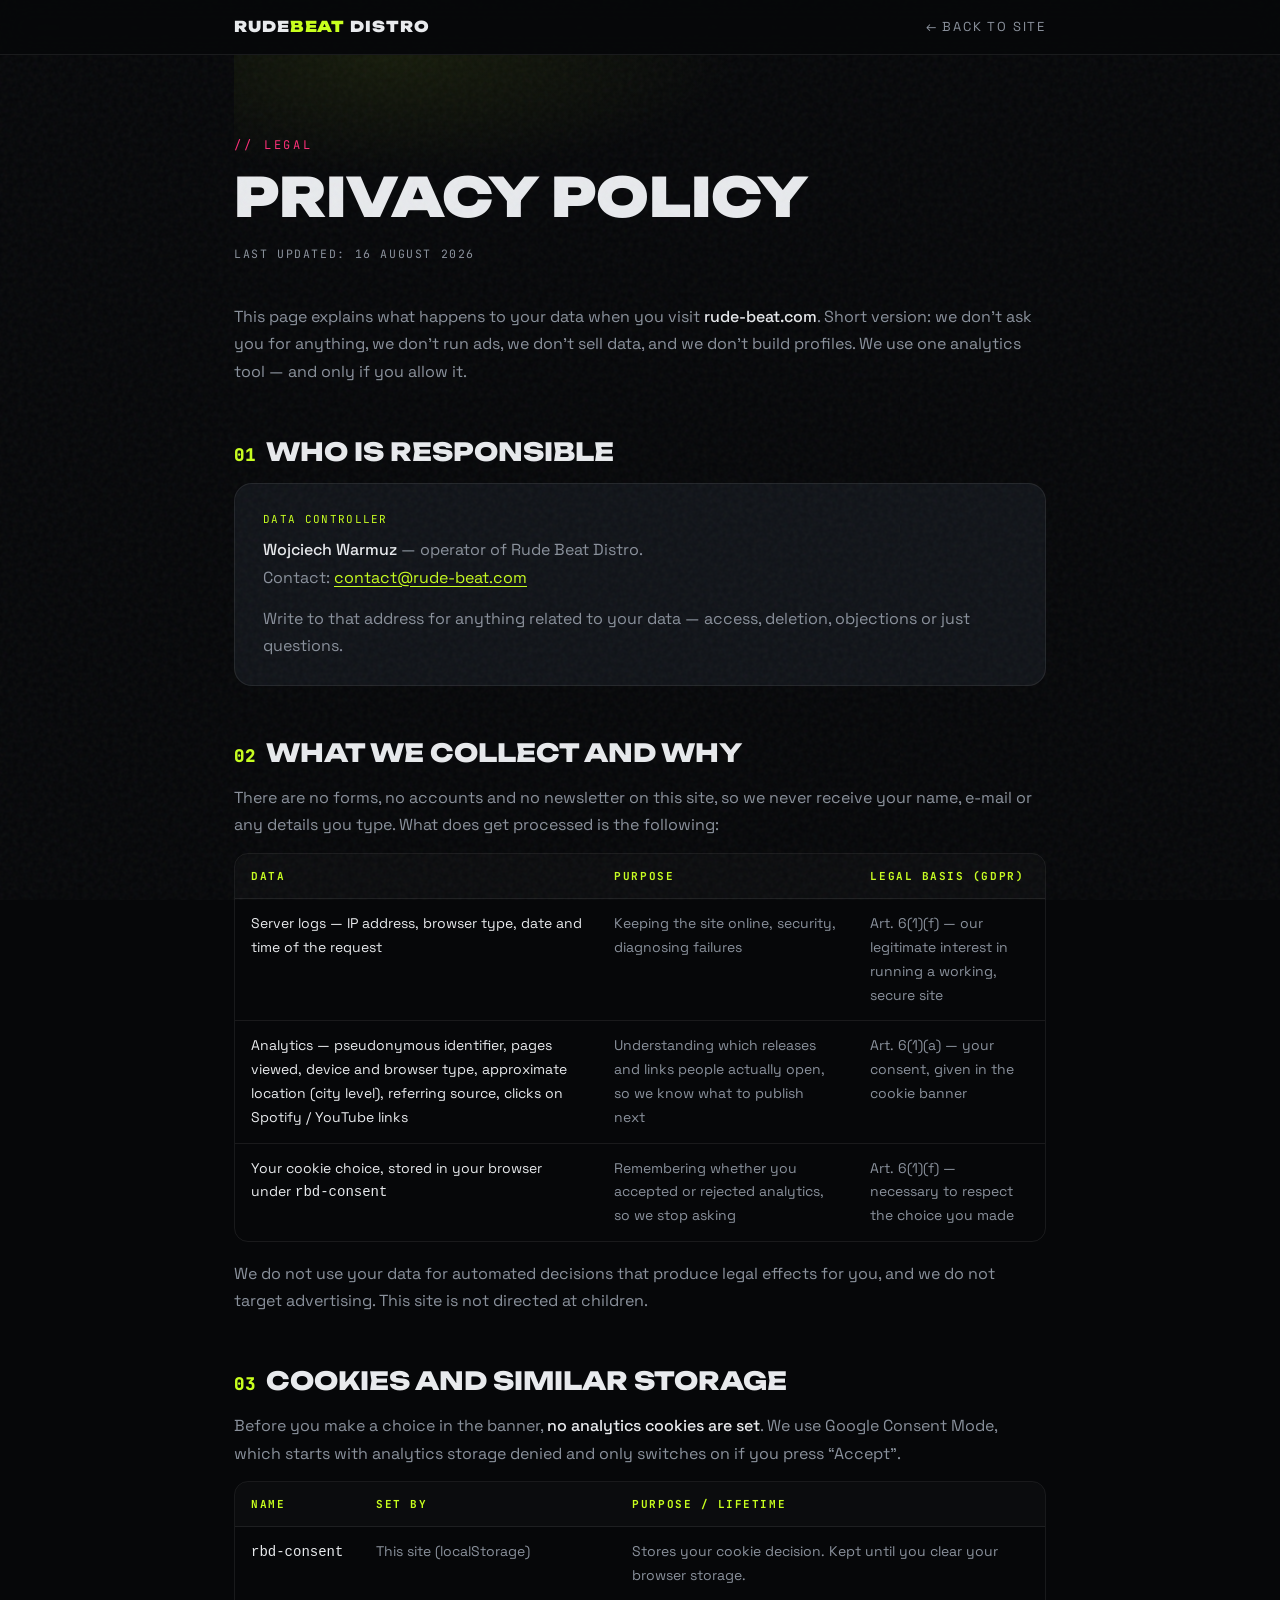
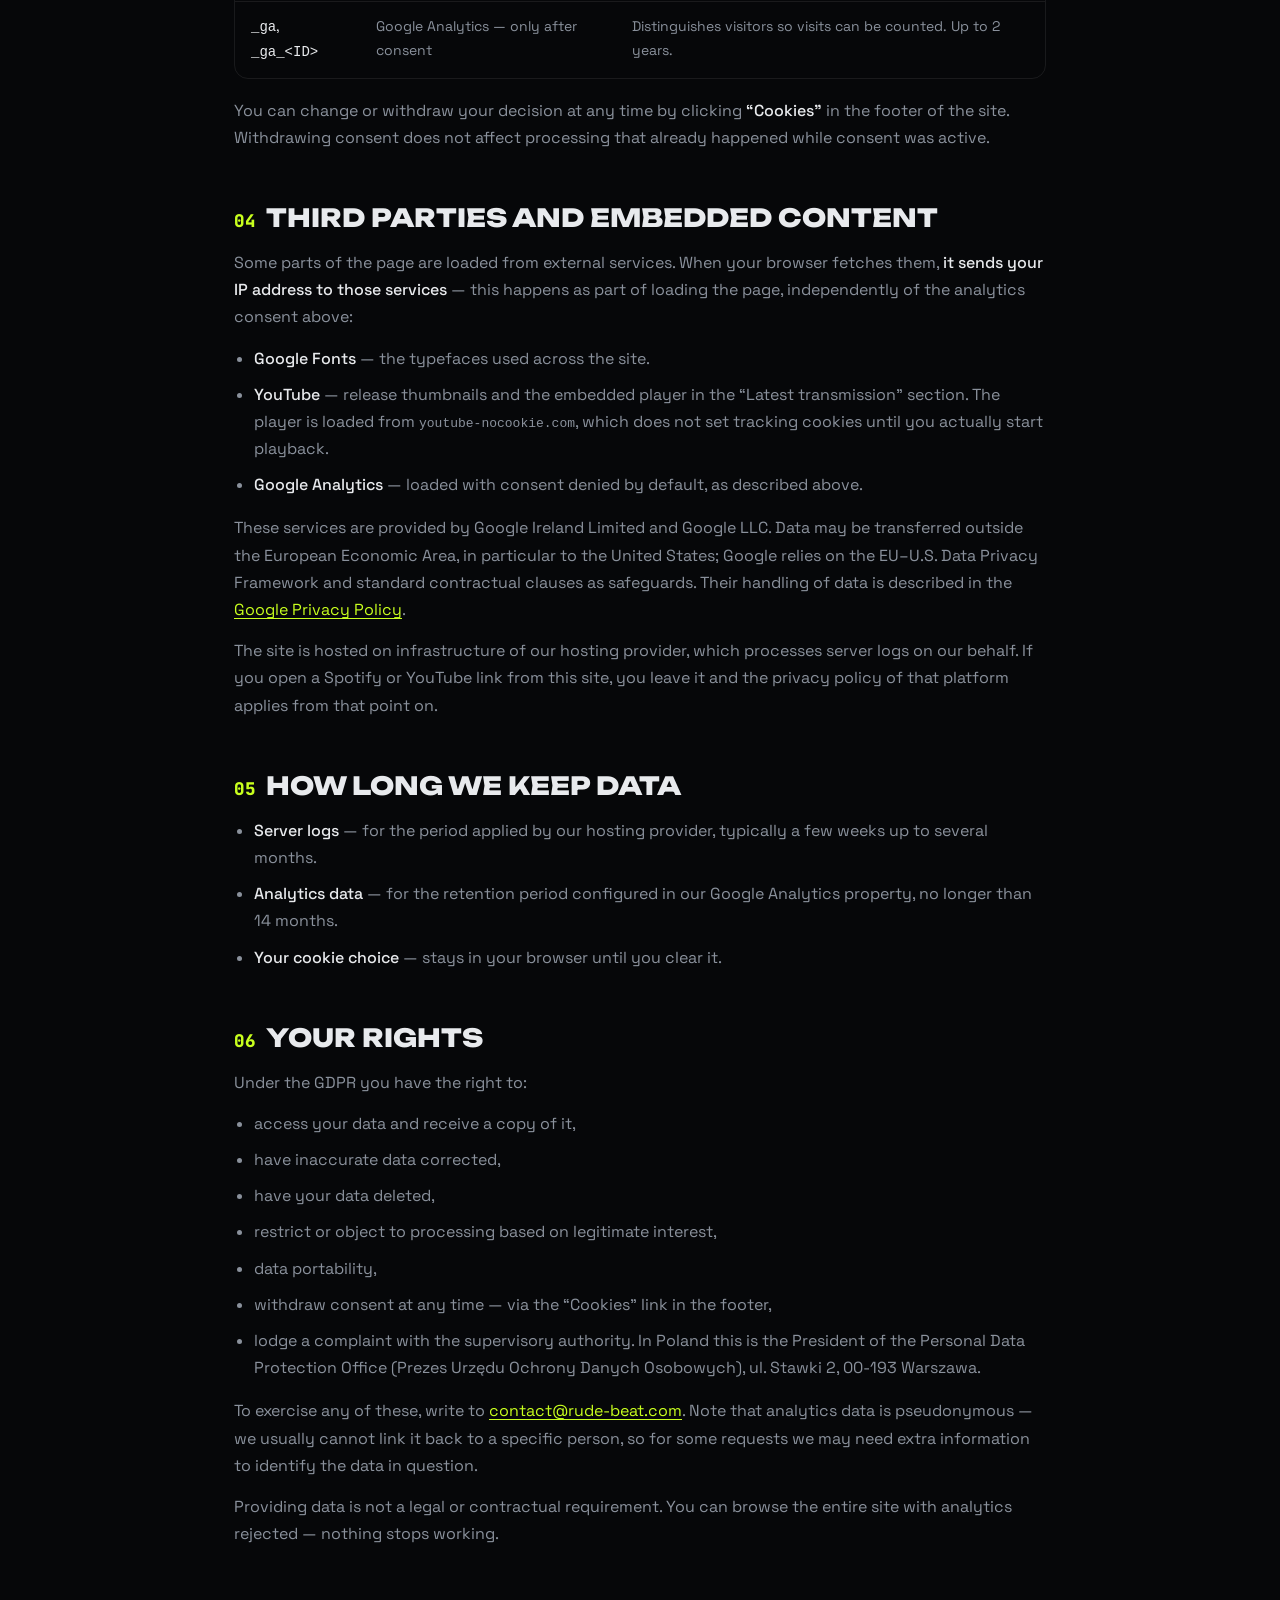
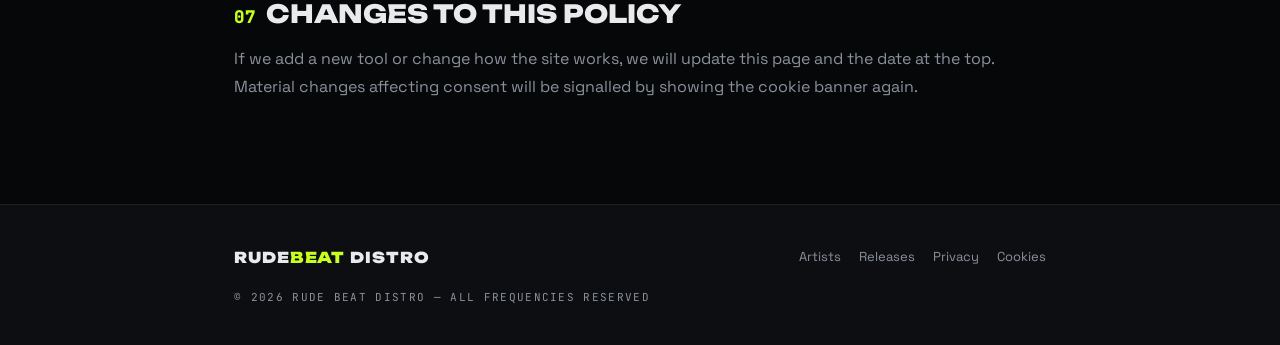
==== privacy.html @ cbc3311b "Add privacy policy page and link it from banner and footer" ====
<!DOCTYPE html>
<html lang="en">
<head>
<meta charset="UTF-8">
<meta name="viewport" content="width=device-width, initial-scale=1.0">
<title>Privacy Policy — Rude Beat Distro</title>
<meta name="description" content="Privacy policy of Rude Beat Distro — what data we collect, why, and what rights you have.">
<meta name="robots" content="index, follow">
<link rel="preconnect" href="https://fonts.googleapis.com">
<link rel="preconnect" href="https://fonts.gstatic.com" crossorigin>
<link href="https://fonts.googleapis.com/css2?family=Unbounded:wght@400;600;800;900&family=Space+Grotesk:wght@300;400;500;700&family=JetBrains+Mono:wght@400;700&display=swap" rel="stylesheet">
<style>
:root{
  --bg:#060709;
  --bg-2:#0c0e12;
  --panel:#101318;
  --line:rgba(255,255,255,.08);
  --txt:#e8eaed;
  --muted:#8a919c;
  --acid:#c8ff1e;
  --pink:#ff2d78;
  --radius:18px;
}
*{margin:0;padding:0;box-sizing:border-box}
html{scroll-behavior:smooth}
body{
  background:var(--bg);color:var(--txt);
  font-family:'Space Grotesk',sans-serif;line-height:1.7;overflow-x:hidden;
}
::selection{background:var(--acid);color:#000}
body::before{
  content:"";position:fixed;inset:0;pointer-events:none;z-index:2;opacity:.05;
  background-image:url("data:image/svg+xml,%3Csvg viewBox='0 0 200 200' xmlns='http://www.w3.org/2000/svg'%3E%3Cfilter id='n'%3E%3CfeTurbulence type='fractalNoise' baseFrequency='0.9' numOctaves='2'/%3E%3C/filter%3E%3Crect width='100%25' height='100%25' filter='url(%23n)'/%3E%3C/svg%3E");
}
h1,h2,h3{font-family:'Unbounded',sans-serif;overflow-wrap:break-word;word-break:break-word}
a{color:inherit}
.wrap{max-width:860px;margin:0 auto;padding:0 24px}

/* ---------- nav ---------- */
nav{
  position:sticky;top:0;z-index:50;
  backdrop-filter:blur(14px);-webkit-backdrop-filter:blur(14px);
  background:rgba(6,7,9,.72);border-bottom:1px solid var(--line);
}
.nav-in{max-width:860px;margin:0 auto;padding:14px 24px;display:flex;align-items:center;gap:20px}
.logo{font-family:'Unbounded',sans-serif;font-weight:900;font-size:15px;letter-spacing:.06em;white-space:nowrap;text-decoration:none}
.logo em{font-style:normal;color:var(--acid)}
.back{
  margin-left:auto;font-size:13px;letter-spacing:.14em;text-transform:uppercase;
  color:var(--muted);text-decoration:none;transition:color .2s;white-space:nowrap;
}
.back:hover{color:var(--acid)}

/* ---------- content ---------- */
.head{padding:80px 0 40px;position:relative}
.head::after{
  content:"";position:absolute;inset:0;pointer-events:none;z-index:-1;
  background:radial-gradient(60% 70% at 20% 0%, rgba(200,255,30,.08), transparent 70%);
}
.kicker{
  font-family:'JetBrains Mono',monospace;font-size:12px;letter-spacing:.24em;
  text-transform:uppercase;color:var(--pink);display:block;margin-bottom:14px;
}
.head h1{font-size:clamp(30px,6vw,54px);font-weight:900;text-transform:uppercase;line-height:1.05}
.updated{
  font-family:'JetBrains Mono',monospace;font-size:11.5px;letter-spacing:.14em;
  text-transform:uppercase;color:var(--muted);margin-top:18px;
}
main{padding-bottom:90px}
section.block{margin-top:52px}
section.block h2{
  font-size:clamp(19px,2.6vw,25px);font-weight:800;text-transform:uppercase;
  line-height:1.2;margin-bottom:16px;
}
section.block h2 .num{color:var(--acid);font-family:'JetBrains Mono',monospace;font-size:.7em;margin-right:10px}
p{color:var(--muted);margin-bottom:14px}
p strong,li strong{color:var(--txt);font-weight:500}
ul{margin:0 0 16px 20px;color:var(--muted)}
li{margin-bottom:9px}
a.link{color:var(--acid);text-decoration:underline;text-underline-offset:3px}
a.link:hover{opacity:.8}

.card{
  border:1px solid var(--line);border-radius:var(--radius);
  background:var(--panel);padding:26px 28px;margin-bottom:18px;
}
.card h3{font-size:16px;font-weight:700;text-transform:uppercase;margin-bottom:10px;letter-spacing:.02em}
.card p:last-child{margin-bottom:0}
.meta{
  font-family:'JetBrains Mono',monospace;font-size:11px;letter-spacing:.12em;
  text-transform:uppercase;color:var(--acid);display:block;margin-bottom:8px;
}

/* table */
.table-scroll{overflow-x:auto;margin-bottom:18px;border:1px solid var(--line);border-radius:14px}
table{border-collapse:collapse;width:100%;min-width:520px;font-size:14px}
th,td{text-align:left;padding:13px 16px;border-bottom:1px solid var(--line);vertical-align:top}
th{
  font-family:'JetBrains Mono',monospace;font-size:11px;letter-spacing:.14em;
  text-transform:uppercase;color:var(--acid);background:rgba(255,255,255,.02);
}
tr:last-child td{border-bottom:0}
td{color:var(--muted)}
td:first-child{color:var(--txt)}

/* ---------- footer ---------- */
footer{border-top:1px solid var(--line);padding:40px 0;background:var(--bg-2)}
.foot{display:flex;align-items:center;justify-content:space-between;gap:18px;flex-wrap:wrap}
.foot-links{display:flex;gap:18px;flex-wrap:wrap}
.foot-links a{color:var(--muted);font-size:13px;text-decoration:none;transition:color .2s}
.foot-links a:hover{color:var(--acid)}
.foot-links button{
  font-family:inherit;font-size:13px;line-height:inherit;color:var(--muted);
  background:none;border:0;padding:0;cursor:pointer;transition:color .2s;
}
.foot-links button:hover{color:var(--acid)}
.mono{font-family:'JetBrains Mono',monospace;font-size:11px;color:var(--muted);letter-spacing:.12em}

@media (max-width:560px){
  .head{padding:56px 0 30px}
  .card{padding:22px 20px}
  section.block{margin-top:40px}
  .nav-in{padding:12px 16px;gap:12px}
  .logo{font-size:13px}
  .back{font-size:11px;letter-spacing:.1em}
  .wrap{padding:0 16px}
  table{min-width:430px}
  th,td{padding:11px 13px}
}
</style>
</head>
<body>

<nav>
  <div class="nav-in">
    <a class="logo" href="index.html">RUDE<em>BEAT</em> DISTRO</a>
    <a class="back" href="index.html">← Back to site</a>
  </div>
</nav>

<div class="wrap">
  <header class="head">
    <span class="kicker">// Legal</span>
    <h1>Privacy Policy</h1>
    <div class="updated">Last updated: 16 August 2026</div>
  </header>

  <main>
    <p>
      This page explains what happens to your data when you visit
      <strong>rude-beat.com</strong>. Short version: we don't ask you for anything, we don't
      run ads, we don't sell data, and we don't build profiles. We use one analytics tool —
      and only if you allow it.
    </p>

    <!-- 01 -->
    <section class="block">
      <h2><span class="num">01</span>Who is responsible</h2>
      <div class="card">
        <span class="meta">Data controller</span>
        <p>
          <strong>Wojciech Warmuz</strong> — operator of Rude Beat Distro.<br>
          Contact: <a class="link" href="mailto:contact@rude-beat.com">contact@rude-beat.com</a>
        </p>
        <p>
          Write to that address for anything related to your data — access, deletion,
          objections or just questions.
        </p>
      </div>
    </section>

    <!-- 02 -->
    <section class="block">
      <h2><span class="num">02</span>What we collect and why</h2>
      <p>
        There are no forms, no accounts and no newsletter on this site, so we never receive
        your name, e-mail or any details you type. What does get processed is the following:
      </p>

      <div class="table-scroll">
        <table>
          <thead>
            <tr>
              <th>Data</th>
              <th>Purpose</th>
              <th>Legal basis (GDPR)</th>
            </tr>
          </thead>
          <tbody>
            <tr>
              <td>Server logs — IP address, browser type, date and time of the request</td>
              <td>Keeping the site online, security, diagnosing failures</td>
              <td>Art. 6(1)(f) — our legitimate interest in running a working, secure site</td>
            </tr>
            <tr>
              <td>Analytics — pseudonymous identifier, pages viewed, device and browser type, approximate location (city level), referring source, clicks on Spotify / YouTube links</td>
              <td>Understanding which releases and links people actually open, so we know what to publish next</td>
              <td>Art. 6(1)(a) — your consent, given in the cookie banner</td>
            </tr>
            <tr>
              <td>Your cookie choice, stored in your browser under <code>rbd-consent</code></td>
              <td>Remembering whether you accepted or rejected analytics, so we stop asking</td>
              <td>Art. 6(1)(f) — necessary to respect the choice you made</td>
            </tr>
          </tbody>
        </table>
      </div>

      <p>
        We do not use your data for automated decisions that produce legal effects for you,
        and we do not target advertising. This site is not directed at children.
      </p>
    </section>

    <!-- 03 -->
    <section class="block">
      <h2><span class="num">03</span>Cookies and similar storage</h2>
      <p>
        Before you make a choice in the banner, <strong>no analytics cookies are set</strong>.
        We use Google Consent Mode, which starts with analytics storage denied and only
        switches on if you press “Accept”.
      </p>

      <div class="table-scroll">
        <table>
          <thead>
            <tr>
              <th>Name</th>
              <th>Set by</th>
              <th>Purpose / lifetime</th>
            </tr>
          </thead>
          <tbody>
            <tr>
              <td><code>rbd-consent</code></td>
              <td>This site (localStorage)</td>
              <td>Stores your cookie decision. Kept until you clear your browser storage.</td>
            </tr>
            <tr>
              <td><code>_ga</code>, <code>_ga_&lt;ID&gt;</code></td>
              <td>Google Analytics — only after consent</td>
              <td>Distinguishes visitors so visits can be counted. Up to 2 years.</td>
            </tr>
          </tbody>
        </table>
      </div>

      <p>
        You can change or withdraw your decision at any time by clicking
        <strong>“Cookies”</strong> in the footer of the site. Withdrawing consent does not
        affect processing that already happened while consent was active.
      </p>
    </section>

    <!-- 04 -->
    <section class="block">
      <h2><span class="num">04</span>Third parties and embedded content</h2>
      <p>
        Some parts of the page are loaded from external services. When your browser fetches
        them, <strong>it sends your IP address to those services</strong> — this happens as
        part of loading the page, independently of the analytics consent above:
      </p>
      <ul>
        <li><strong>Google Fonts</strong> — the typefaces used across the site.</li>
        <li><strong>YouTube</strong> — release thumbnails and the embedded player in the
          “Latest transmission” section. The player is loaded from
          <code>youtube-nocookie.com</code>, which does not set tracking cookies until you
          actually start playback.</li>
        <li><strong>Google Analytics</strong> — loaded with consent denied by default, as
          described above.</li>
      </ul>
      <p>
        These services are provided by Google Ireland Limited and Google LLC. Data may be
        transferred outside the European Economic Area, in particular to the United States;
        Google relies on the EU–U.S. Data Privacy Framework and standard contractual clauses
        as safeguards. Their handling of data is described in the
        <a class="link" href="https://policies.google.com/privacy" target="_blank" rel="noopener">Google Privacy Policy</a>.
      </p>
      <p>
        The site is hosted on infrastructure of our hosting provider, which processes server
        logs on our behalf. If you open a Spotify or YouTube link from this site, you leave
        it and the privacy policy of that platform applies from that point on.
      </p>
    </section>

    <!-- 05 -->
    <section class="block">
      <h2><span class="num">05</span>How long we keep data</h2>
      <ul>
        <li><strong>Server logs</strong> — for the period applied by our hosting provider,
          typically a few weeks up to several months.</li>
        <li><strong>Analytics data</strong> — for the retention period configured in our
          Google Analytics property, no longer than 14 months.</li>
        <li><strong>Your cookie choice</strong> — stays in your browser until you clear it.</li>
      </ul>
    </section>

    <!-- 06 -->
    <section class="block">
      <h2><span class="num">06</span>Your rights</h2>
      <p>Under the GDPR you have the right to:</p>
      <ul>
        <li>access your data and receive a copy of it,</li>
        <li>have inaccurate data corrected,</li>
        <li>have your data deleted,</li>
        <li>restrict or object to processing based on legitimate interest,</li>
        <li>data portability,</li>
        <li>withdraw consent at any time — via the “Cookies” link in the footer,</li>
        <li>lodge a complaint with the supervisory authority. In Poland this is the
          President of the Personal Data Protection Office (Prezes Urzędu Ochrony Danych
          Osobowych), ul. Stawki 2, 00-193 Warszawa.</li>
      </ul>
      <p>
        To exercise any of these, write to
        <a class="link" href="mailto:contact@rude-beat.com">contact@rude-beat.com</a>.
        Note that analytics data is pseudonymous — we usually cannot link it back to a
        specific person, so for some requests we may need extra information to identify the
        data in question.
      </p>
      <p>
        Providing data is not a legal or contractual requirement. You can browse the entire
        site with analytics rejected — nothing stops working.
      </p>
    </section>

    <!-- 07 -->
    <section class="block">
      <h2><span class="num">07</span>Changes to this policy</h2>
      <p>
        If we add a new tool or change how the site works, we will update this page and the
        date at the top. Material changes affecting consent will be signalled by showing the
        cookie banner again.
      </p>
    </section>
  </main>
</div>

<footer>
  <div class="wrap foot">
    <a class="logo" href="index.html">RUDE<em>BEAT</em> DISTRO</a>
    <div class="foot-links">
      <a href="index.html#artists">Artists</a>
      <a href="index.html#releases">Releases</a>
      <a href="privacy.html">Privacy</a>
      <a href="index.html#cookies">Cookies</a>
    </div>
    <div class="mono">© <span id="year"></span> RUDE BEAT DISTRO — ALL FREQUENCIES RESERVED</div>
  </div>
</footer>

<script>
  document.getElementById("year").textContent = new Date().getFullYear();
</script>
</body>
</html>
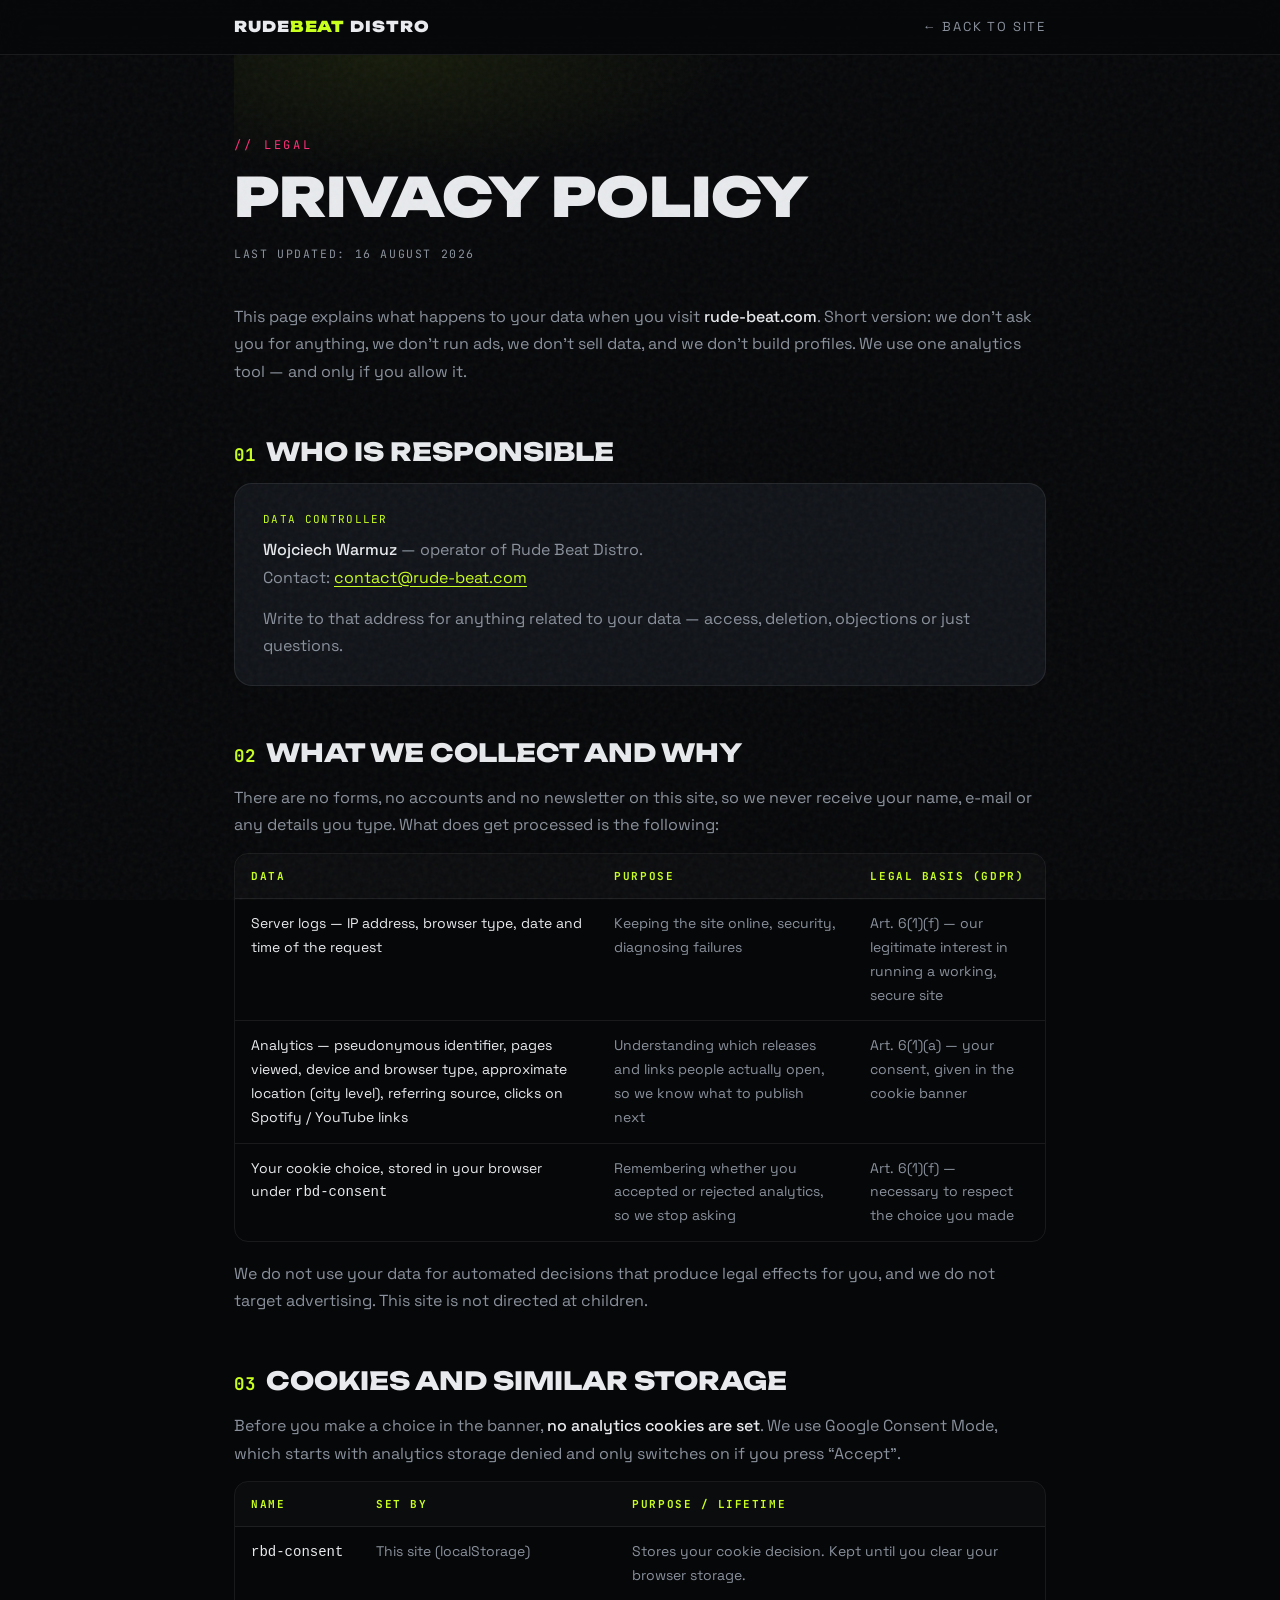
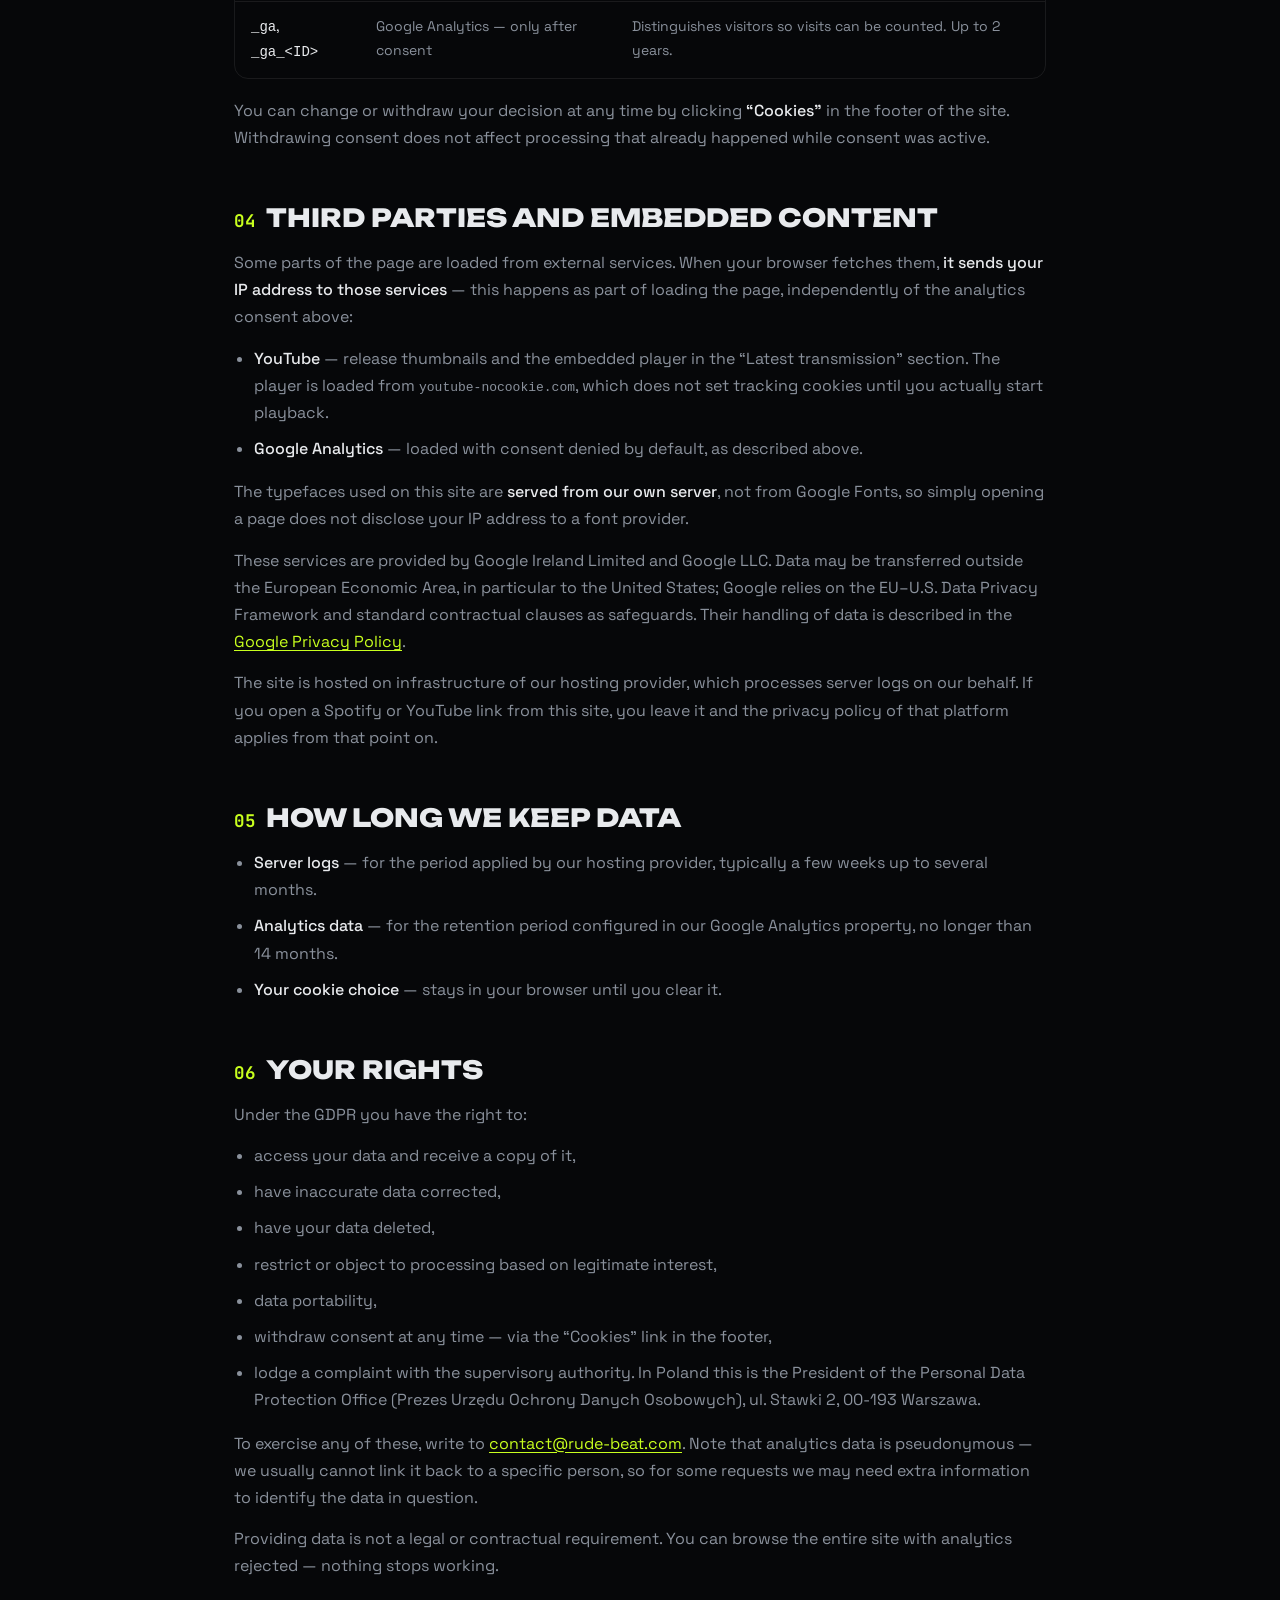
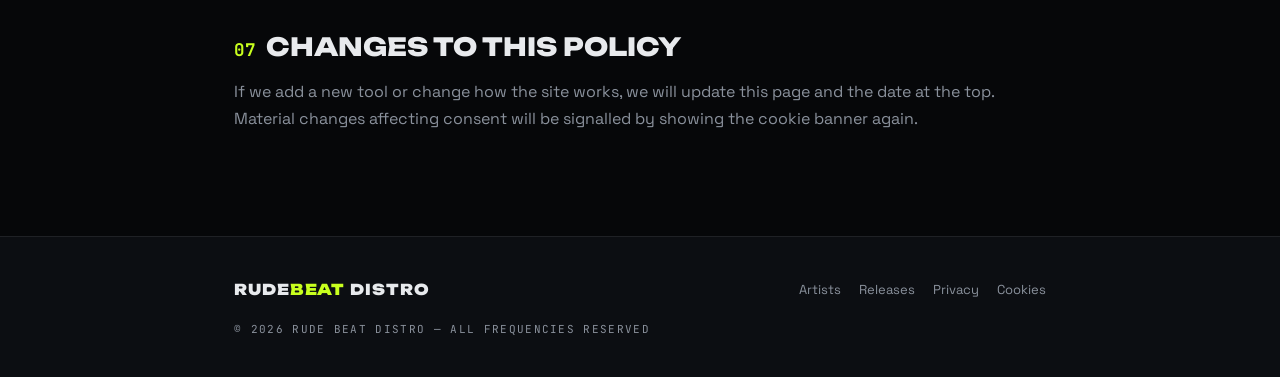
==== commit 3093952b: "Self-host fonts instead of loading from Google Fonts" ====
--- a/privacy.html
+++ b/privacy.html
@@ -6,9 +6,9 @@
 <title>Privacy Policy — Rude Beat Distro</title>
 <meta name="description" content="Privacy policy of Rude Beat Distro — what data we collect, why, and what rights you have.">
 <meta name="robots" content="index, follow">
-<link rel="preconnect" href="https://fonts.googleapis.com">
-<link rel="preconnect" href="https://fonts.gstatic.com" crossorigin>
-<link href="https://fonts.googleapis.com/css2?family=Unbounded:wght@400;600;800;900&family=Space+Grotesk:wght@300;400;500;700&family=JetBrains+Mono:wght@400;700&display=swap" rel="stylesheet">
+<link rel="stylesheet" href="fonts/fonts.css">
+<link rel="preload" href="fonts/unbounded-latin.woff2" as="font" type="font/woff2" crossorigin>
+<link rel="preload" href="fonts/space-grotesk-latin.woff2" as="font" type="font/woff2" crossorigin>
 <style>
 :root{
   --bg:#060709;
@@ -261,7 +261,6 @@
         part of loading the page, independently of the analytics consent above:
       </p>
       <ul>
-        <li><strong>Google Fonts</strong> — the typefaces used across the site.</li>
         <li><strong>YouTube</strong> — release thumbnails and the embedded player in the
           “Latest transmission” section. The player is loaded from
           <code>youtube-nocookie.com</code>, which does not set tracking cookies until you
@@ -269,6 +268,11 @@
         <li><strong>Google Analytics</strong> — loaded with consent denied by default, as
           described above.</li>
       </ul>
+      <p>
+        The typefaces used on this site are <strong>served from our own server</strong>, not
+        from Google Fonts, so simply opening a page does not disclose your IP address to a
+        font provider.
+      </p>
       <p>
         These services are provided by Google Ireland Limited and Google LLC. Data may be
         transferred outside the European Economic Area, in particular to the United States;
--- a/fonts/fonts.css
+++ b/fonts/fonts.css
@@ -0,0 +1,62 @@
+/* Self-hosted fonts (Google Fonts, OFL) — variable, latin + latin-ext.
+   Hostowane lokalnie, zeby nie przekazywac IP odwiedzajacych do Google. */
+
+/* Unbounded — latin */
+@font-face{
+  font-family:'Unbounded';
+  font-style:normal;
+  font-weight:400 900;
+  font-display:swap;
+  src:url(unbounded-latin.woff2) format('woff2');
+  unicode-range:U+0000-00FF, U+0131, U+0152-0153, U+02BB-02BC, U+02C6, U+02DA, U+02DC, U+0304, U+0308, U+0329, U+2000-206F, U+20AC, U+2122, U+2191, U+2193, U+2212, U+2215, U+FEFF, U+FFFD;
+}
+
+/* Unbounded — latin-ext */
+@font-face{
+  font-family:'Unbounded';
+  font-style:normal;
+  font-weight:400 900;
+  font-display:swap;
+  src:url(unbounded-latin-ext.woff2) format('woff2');
+  unicode-range:U+0100-02BA, U+02BD-02C5, U+02C7-02CC, U+02CE-02D7, U+02DD-02FF, U+0304, U+0308, U+0329, U+1D00-1DBF, U+1E00-1E9F, U+1EF2-1EFF, U+2020, U+20A0-20AB, U+20AD-20C0, U+2113, U+2C60-2C7F, U+A720-A7FF;
+}
+
+/* Space Grotesk — latin */
+@font-face{
+  font-family:'Space Grotesk';
+  font-style:normal;
+  font-weight:300 700;
+  font-display:swap;
+  src:url(space-grotesk-latin.woff2) format('woff2');
+  unicode-range:U+0000-00FF, U+0131, U+0152-0153, U+02BB-02BC, U+02C6, U+02DA, U+02DC, U+0304, U+0308, U+0329, U+2000-206F, U+20AC, U+2122, U+2191, U+2193, U+2212, U+2215, U+FEFF, U+FFFD;
+}
+
+/* Space Grotesk — latin-ext */
+@font-face{
+  font-family:'Space Grotesk';
+  font-style:normal;
+  font-weight:300 700;
+  font-display:swap;
+  src:url(space-grotesk-latin-ext.woff2) format('woff2');
+  unicode-range:U+0100-02BA, U+02BD-02C5, U+02C7-02CC, U+02CE-02D7, U+02DD-02FF, U+0304, U+0308, U+0329, U+1D00-1DBF, U+1E00-1E9F, U+1EF2-1EFF, U+2020, U+20A0-20AB, U+20AD-20C0, U+2113, U+2C60-2C7F, U+A720-A7FF;
+}
+
+/* JetBrains Mono — latin */
+@font-face{
+  font-family:'JetBrains Mono';
+  font-style:normal;
+  font-weight:400 700;
+  font-display:swap;
+  src:url(jetbrains-mono-latin.woff2) format('woff2');
+  unicode-range:U+0000-00FF, U+0131, U+0152-0153, U+02BB-02BC, U+02C6, U+02DA, U+02DC, U+0304, U+0308, U+0329, U+2000-206F, U+20AC, U+2122, U+2191, U+2193, U+2212, U+2215, U+FEFF, U+FFFD;
+}
+
+/* JetBrains Mono — latin-ext */
+@font-face{
+  font-family:'JetBrains Mono';
+  font-style:normal;
+  font-weight:400 700;
+  font-display:swap;
+  src:url(jetbrains-mono-latin-ext.woff2) format('woff2');
+  unicode-range:U+0100-02BA, U+02BD-02C5, U+02C7-02CC, U+02CE-02D7, U+02DD-02FF, U+0304, U+0308, U+0329, U+1D00-1DBF, U+1E00-1E9F, U+1EF2-1EFF, U+2020, U+20A0-20AB, U+20AD-20C0, U+2113, U+2C60-2C7F, U+A720-A7FF;
+}
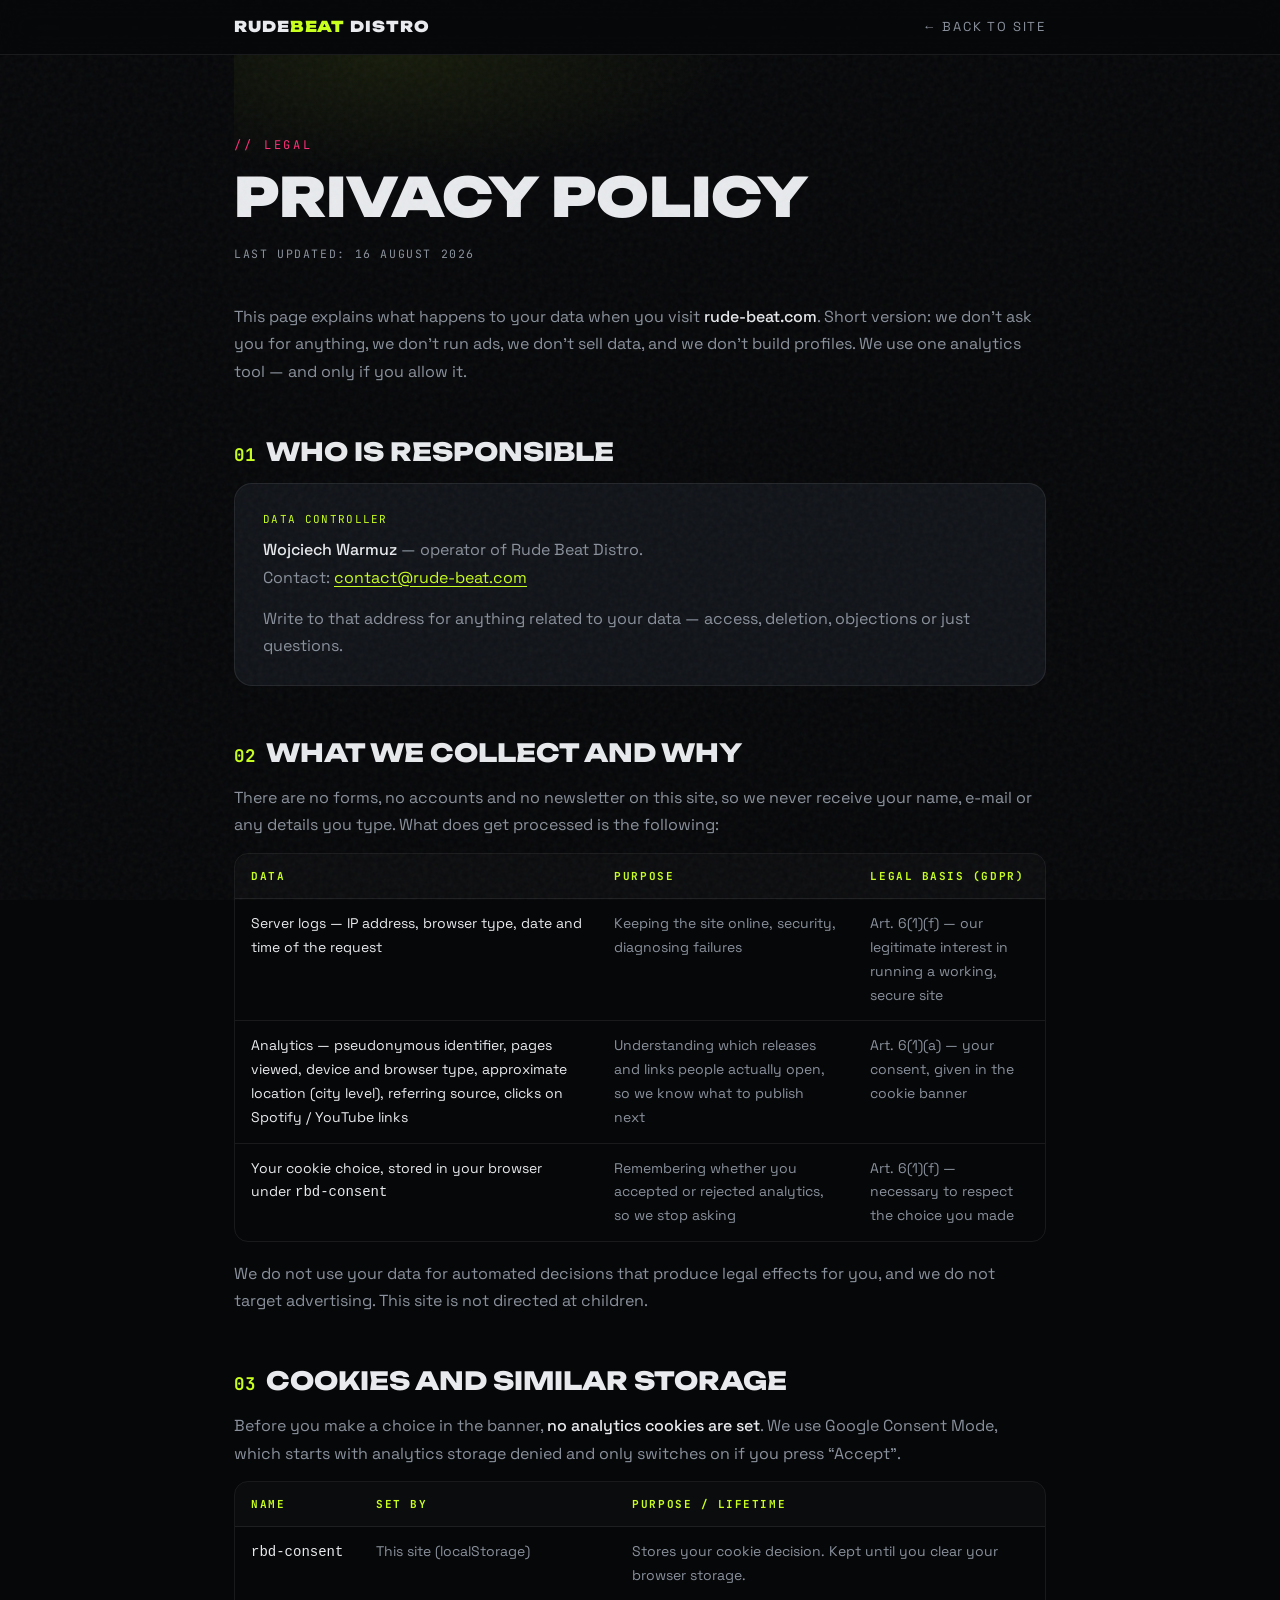
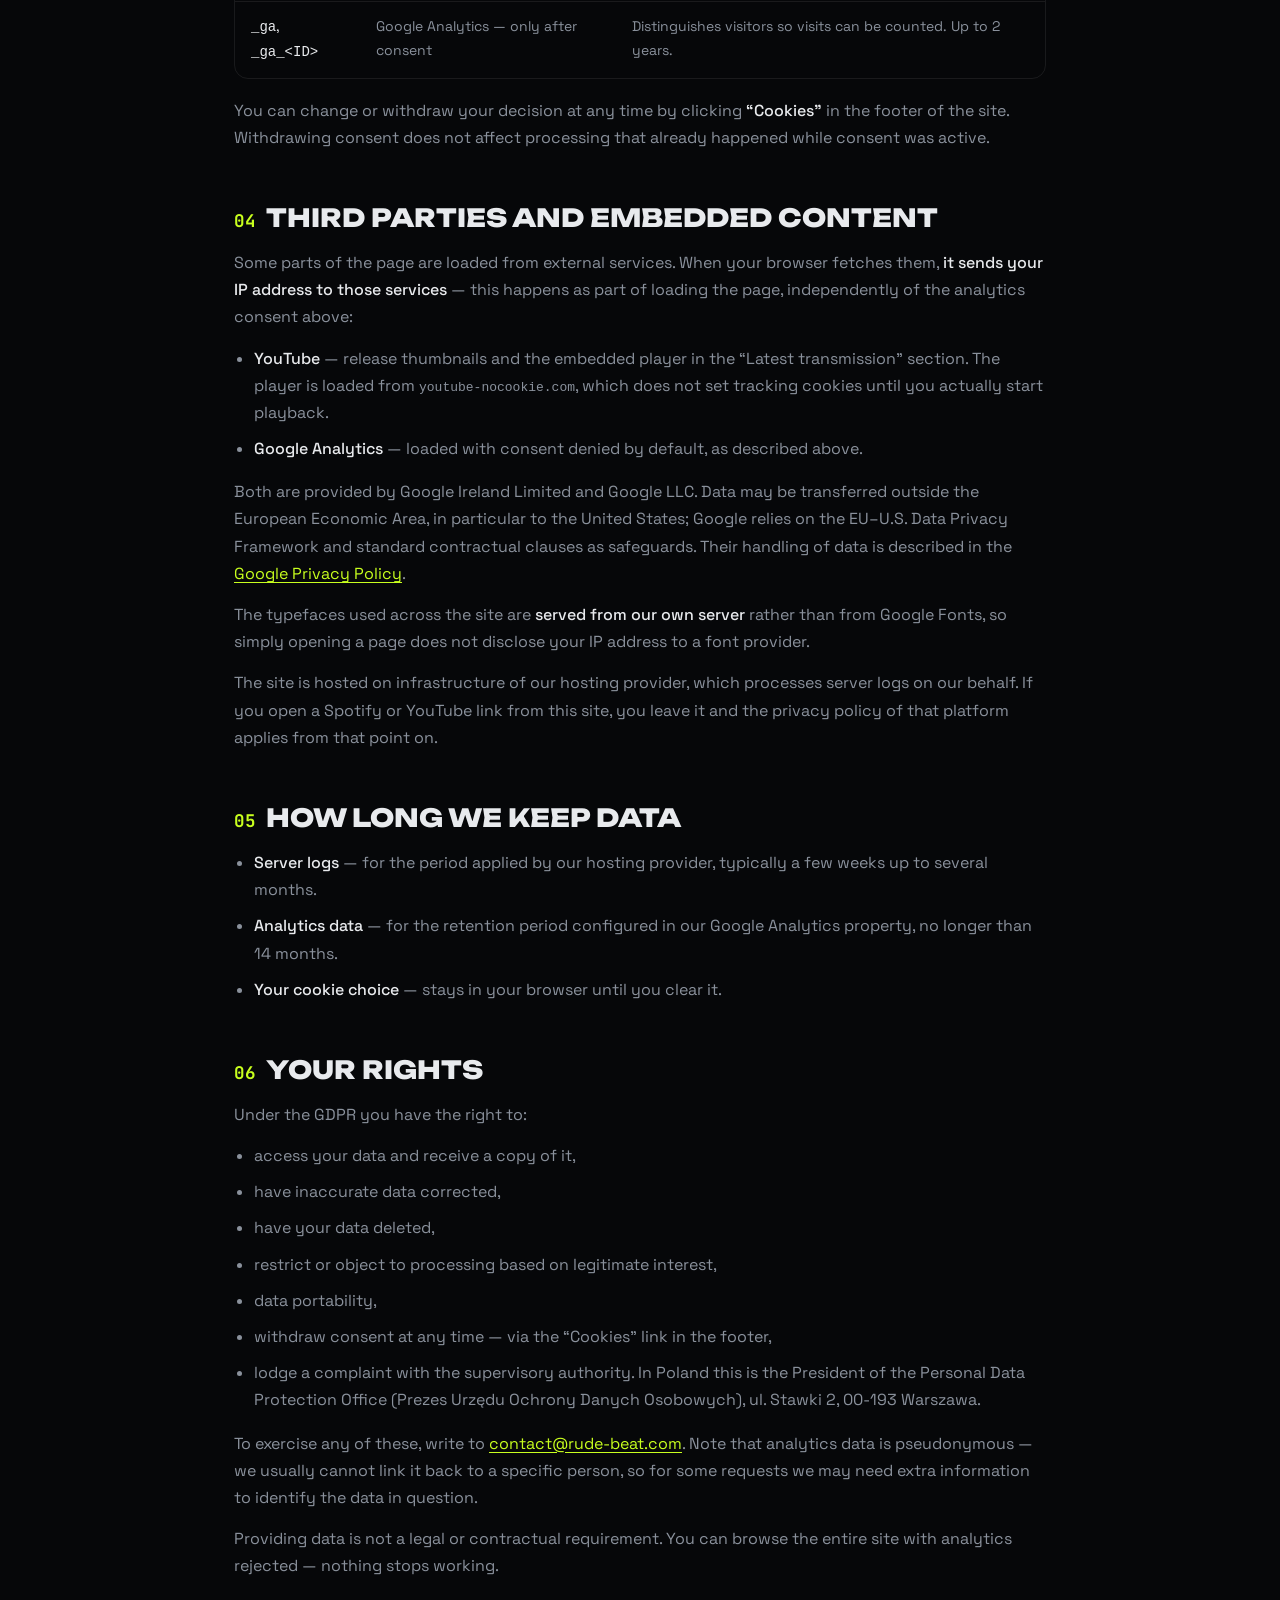
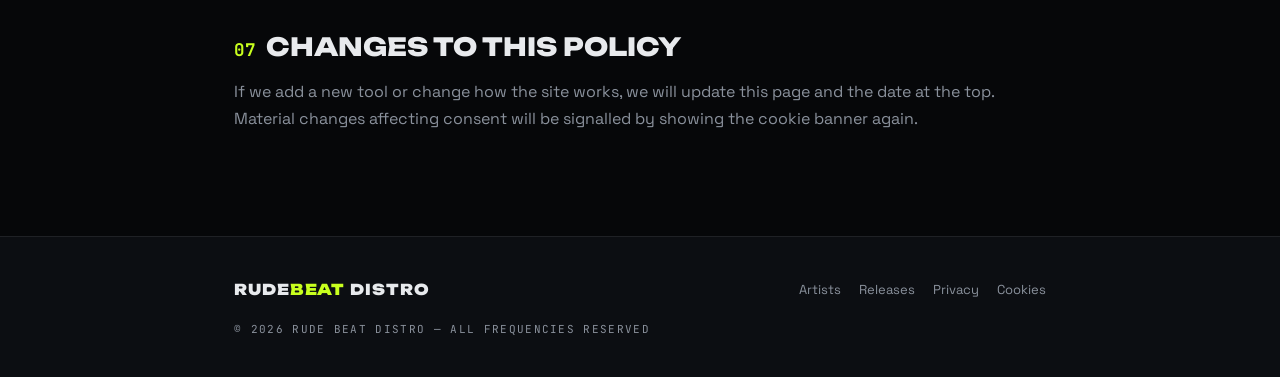
==== commit 4bebd3cf: "Clarify third-party section wording after font self-hosting" ====
--- a/privacy.html
+++ b/privacy.html
@@ -269,16 +269,16 @@
           described above.</li>
       </ul>
       <p>
-        The typefaces used on this site are <strong>served from our own server</strong>, not
-        from Google Fonts, so simply opening a page does not disclose your IP address to a
-        font provider.
-      </p>
-      <p>
-        These services are provided by Google Ireland Limited and Google LLC. Data may be
-        transferred outside the European Economic Area, in particular to the United States;
-        Google relies on the EU–U.S. Data Privacy Framework and standard contractual clauses
-        as safeguards. Their handling of data is described in the
+        Both are provided by Google Ireland Limited and Google LLC. Data may be transferred
+        outside the European Economic Area, in particular to the United States; Google relies
+        on the EU–U.S. Data Privacy Framework and standard contractual clauses as safeguards.
+        Their handling of data is described in the
         <a class="link" href="https://policies.google.com/privacy" target="_blank" rel="noopener">Google Privacy Policy</a>.
+      </p>
+      <p>
+        The typefaces used across the site are <strong>served from our own server</strong>
+        rather than from Google Fonts, so simply opening a page does not disclose your IP
+        address to a font provider.
       </p>
       <p>
         The site is hosted on infrastructure of our hosting provider, which processes server
